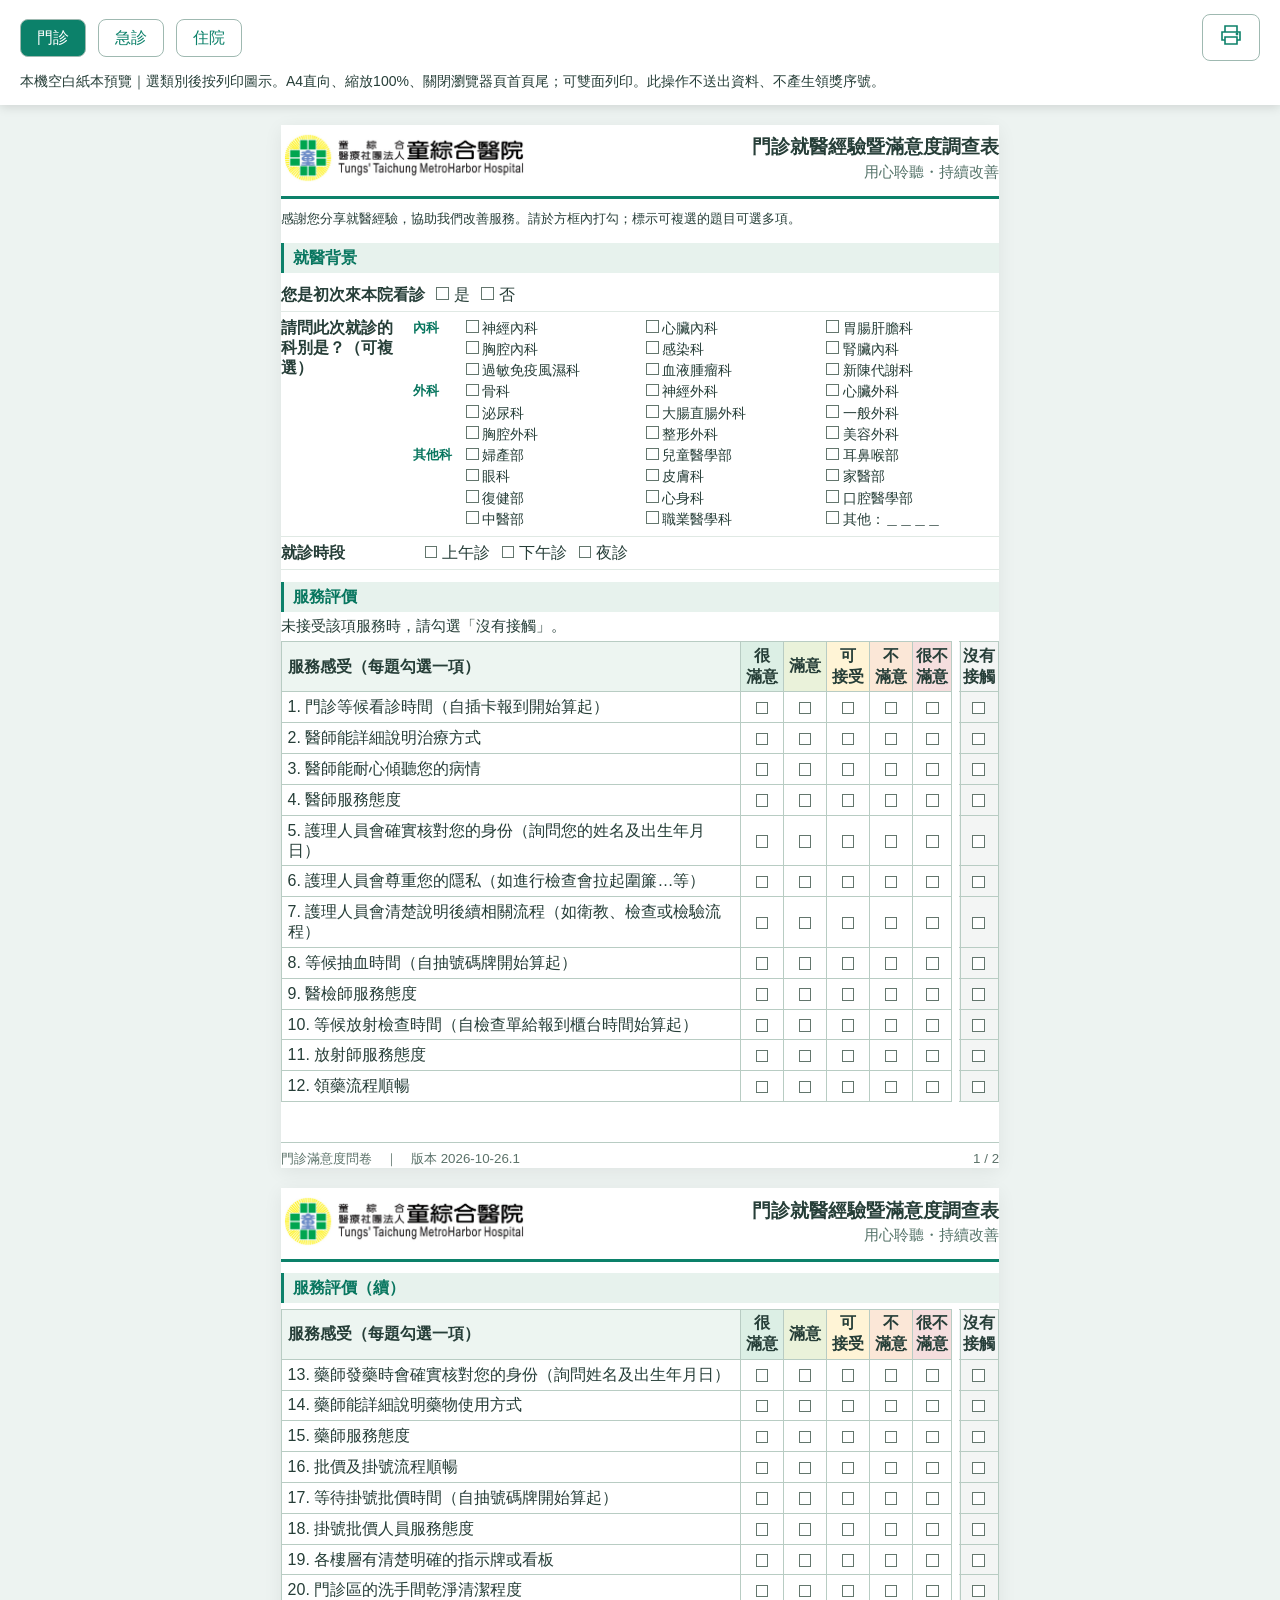
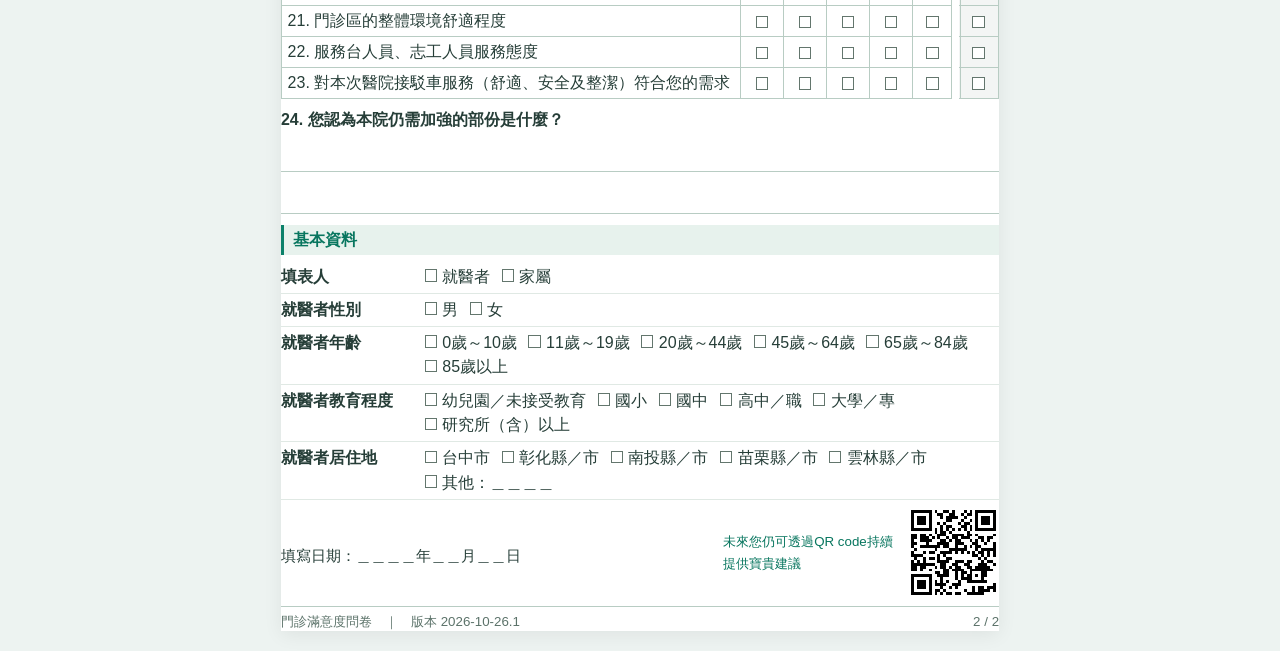
==== print.html @ d676abe1 "Add same-page questionnaire print chooser and two-page A4 layouts" ====
<!doctype html><html lang="zh-Hant"><meta charset="utf-8"><title>滿意度問卷｜A4兩頁列印預覽</title><style>*{box-sizing:border-box}body{margin:0;background:#edf3f1;color:#263e38;font-family:"Microsoft JhengHei",sans-serif;font-size:12pt;line-height:1.25}.toolbar{position:sticky;top:0;z-index:3;background:#fff;padding:14px 20px;box-shadow:0 2px 10px #0002;display:flex;align-items:center;gap:12px;flex-wrap:wrap}.toolbar button{font:inherit;padding:8px 16px;border:1px solid #9fb9b1;border-radius:8px;background:white;color:#0c816a;cursor:pointer}.toolbar button[aria-pressed=true]{background:#0c816a;color:white}.toolbar p{width:100%;margin:0;font-size:14px}.print-icon{margin-left:auto}.sheet{width:190mm;min-height:276mm;margin:20px auto;background:#fff;padding:0;display:flex;flex-direction:column;box-shadow:0 4px 18px #0001}header{display:flex;align-items:center;justify-content:space-between;gap:8mm;border-bottom:1mm solid #0c816a;padding:2mm 0 3mm}header img{width:65mm;height:auto}header strong{font-size:14pt;display:block}header span{display:block;font-size:11pt;text-align:right;color:#56746a;margin-top:1mm}.intro{margin:3mm 0 1mm;line-height:1.35}h2{font-size:12pt;margin:3mm 0 1.5mm;padding:1.3mm 2.5mm;background:#e7f2ed;border-left:1mm solid #0c816a;color:#08765f}.question{display:flex;gap:3mm;padding:1.6mm 0;border-bottom:.2mm solid #e0e9e4;break-inside:avoid}.qlabel{font-weight:600}.question .qlabel{flex:0 0 35mm}.question[data-qid="first"] .qlabel,.question[data-qid="recommend"] .qlabel{flex:0 1 auto}.choices{display:flex;flex-wrap:wrap;gap:1.2mm 3mm;flex:1}.choice{display:inline-flex;align-items:baseline;gap:1.4mm;white-space:nowrap}i{display:inline-block;width:3.3mm;height:3.3mm;border:.3mm solid #63766d;flex-shrink:0;vertical-align:middle;background:#fff}.guide{margin:0 0 1.5mm;font-size:11pt}table{border-collapse:collapse;width:100%;table-layout:fixed;margin:0;font-size:12pt}.question-col{width:64%}th,td{border:.2mm solid #b8ccc3;padding:1.3mm 1.5mm;vertical-align:middle}th{font-weight:600;background:#edf5f1}th:first-child{text-align:left}.rate{padding:1mm .6mm;line-height:1.15;word-break:break-all}.h0{background:#dcefe5}.h1{background:#eaf2da}.h2{background:#fff4d6}.h3{background:#fbe7d7}.h4{background:#f5dede}.h5{background:#f0f3f2}.mark{text-align:center;padding:1mm}.comment{margin:3mm 0 0;break-inside:avoid}.write-line{height:5mm;border-bottom:.2mm solid #b8ccc3}.date{margin:3mm 0 1mm}footer{margin-top:auto;padding-top:2mm;border-top:.2mm solid #b8ccc3;display:flex;justify-content:space-between;font-size:10pt;color:#5b7269}header>div{text-align:right}.closing{display:flex;align-items:center;justify-content:space-between;gap:5mm;padding:2mm 0;break-inside:avoid}.closing .date{font-size:11pt;white-space:nowrap}.qr{margin:0;display:flex;align-items:center;gap:3mm}.qr img{width:24mm;height:24mm;image-rendering:pixelated;background:white;flex-shrink:0}.qr figcaption{font-size:10pt;line-height:1.6;color:#08765f;max-width:46mm}.has-na th:last-child,.has-na td:last-child{border-left:2mm solid white;background:#f3f5f4;position:relative}.has-na th:last-child::before,.has-na td:last-child::before{content:"";position:absolute;top:-.2mm;bottom:-.2mm;left:-2mm;width:2mm;border-left:.2mm solid #b8ccc3;border-right:.2mm solid #b8ccc3;pointer-events:none}.has-na th:last-child{padding-left:.3mm;padding-right:.3mm}.intro{font-size:10pt;white-space:nowrap}.dept-groups{flex:1}.dept-group{display:flex;gap:2mm;padding:.5mm 0}.dept-group>b{font-size:10pt;width:12mm;flex-shrink:0;color:#08765f}.dept-options{display:grid;grid-template-columns:repeat(3,1fr);gap:1mm 2mm;flex:1;font-size:10.5pt}.dept-options .choice{gap:1mm}.department .qlabel{flex-basis:32mm}.question[data-qid="floor"] .choices{display:grid;grid-template-columns:repeat(9,1fr);gap:2mm}.rate{white-space:nowrap;text-align:center;word-break:normal;line-height:1.3;}.write-line{height:8mm}.comment{flex-grow:1;display:flex;flex-direction:column;max-height:55mm}.comment .write-line{flex:1;min-height:8mm}article[data-type="急診"] .sheet[data-page="1"] td{padding-top:3mm;padding-bottom:3mm}tr{break-inside:avoid}[hidden]{display:none!important}@page{size:A4 portrait;margin:10mm}@media print{body{background:white}.toolbar{display:none}.sheet{margin:0;box-shadow:none;break-after:page;min-height:276mm}.sheet:last-child{break-after:auto}*{-webkit-print-color-adjust:exact;print-color-adjust:exact}}@media screen and (max-width:750px){.sheet{margin:12px;width:190mm}.toolbar{position:static}}</style><body><nav class="toolbar" aria-label="列印問卷選擇"><button data-select="門診" aria-pressed="true">門診</button><button data-select="急診" aria-pressed="false">急診</button><button data-select="住院" aria-pressed="false">住院</button><button class="print-icon" aria-label="列印目前類別" title="列印目前類別" onclick="window.print()"><svg aria-hidden="true" width="24" height="24" viewBox="0 0 24 24" fill="none" stroke="currentColor" stroke-width="1.6"><path d="M6 9V3h12v6M6 17H3V9h18v8h-3M6 14h12v7H6z"/><circle cx="18" cy="11" r=".6"/></svg></button><p>本機空白紙本預覽｜選類別後按列印圖示。A4直向、縮放100%、關閉瀏覽器頁首頁尾；可雙面列印。此操作不送出資料、不產生領獎序號。</p></nav><article data-type="門診"><section class="sheet" data-page="1"><header><img src="[data-uri]" alt="童綜合醫院"><div><strong>門診就醫經驗暨滿意度調查表</strong><span>用心聆聽・持續改善</span></div></header><p class="intro">感謝您分享就醫經驗，協助我們改善服務。請於方框內打勾；標示可複選的題目可選多項。</p><h2>就醫背景</h2><div class="question" data-qid="first"><div class="qlabel">您是初次來本院看診</div><div class="choices"><span class="choice"><i></i>是</span><span class="choice"><i></i>否</span></div></div><div class="question department" data-qid="department"><div class="qlabel">請問此次就診的科別是？（可複選）</div><div class="dept-groups"><div class="dept-group"><b>內科</b><div class="dept-options"><span class="choice"><i></i>神經內科</span><span class="choice"><i></i>心臟內科</span><span class="choice"><i></i>胃腸肝膽科</span><span class="choice"><i></i>胸腔內科</span><span class="choice"><i></i>感染科</span><span class="choice"><i></i>腎臟內科</span><span class="choice"><i></i>過敏免疫風濕科</span><span class="choice"><i></i>血液腫瘤科</span><span class="choice"><i></i>新陳代謝科</span></div></div><div class="dept-group"><b>外科</b><div class="dept-options"><span class="choice"><i></i>骨科</span><span class="choice"><i></i>神經外科</span><span class="choice"><i></i>心臟外科</span><span class="choice"><i></i>泌尿科</span><span class="choice"><i></i>大腸直腸外科</span><span class="choice"><i></i>一般外科</span><span class="choice"><i></i>胸腔外科</span><span class="choice"><i></i>整形外科</span><span class="choice"><i></i>美容外科</span></div></div><div class="dept-group"><b>其他科</b><div class="dept-options"><span class="choice"><i></i>婦產部</span><span class="choice"><i></i>兒童醫學部</span><span class="choice"><i></i>耳鼻喉部</span><span class="choice"><i></i>眼科</span><span class="choice"><i></i>皮膚科</span><span class="choice"><i></i>家醫部</span><span class="choice"><i></i>復健部</span><span class="choice"><i></i>心身科</span><span class="choice"><i></i>口腔醫學部</span><span class="choice"><i></i>中醫部</span><span class="choice"><i></i>職業醫學科</span><span class="choice"><i></i>其他：＿＿＿＿</span></div></div></div></div><div class="question" data-qid="time"><div class="qlabel">就診時段</div><div class="choices"><span class="choice"><i></i>上午診</span><span class="choice"><i></i>下午診</span><span class="choice"><i></i>夜診</span></div></div><h2>服務評價</h2><p class="guide">未接受該項服務時，請勾選「沒有接觸」。</p><table class="has-na"><colgroup><col class="question-col"><col><col><col><col><col><col></colgroup><thead><tr><th>服務感受（每題勾選一項）</th><th class="rate h0">很<br>滿意</th><th class="rate h1">滿意</th><th class="rate h2">可<br>接受</th><th class="rate h3">不<br>滿意</th><th class="rate h4">很不<br>滿意</th><th class="rate h5">沒有<br>接觸</th></tr></thead><tbody><tr data-qid="q1"><td>1. 門診等候看診時間（自插卡報到開始算起）</td><td class="mark"><i></i></td><td class="mark"><i></i></td><td class="mark"><i></i></td><td class="mark"><i></i></td><td class="mark"><i></i></td><td class="mark"><i></i></td></tr><tr data-qid="q2"><td>2. 醫師能詳細說明治療方式</td><td class="mark"><i></i></td><td class="mark"><i></i></td><td class="mark"><i></i></td><td class="mark"><i></i></td><td class="mark"><i></i></td><td class="mark"><i></i></td></tr><tr data-qid="q3"><td>3. 醫師能耐心傾聽您的病情</td><td class="mark"><i></i></td><td class="mark"><i></i></td><td class="mark"><i></i></td><td class="mark"><i></i></td><td class="mark"><i></i></td><td class="mark"><i></i></td></tr><tr data-qid="q4"><td>4. 醫師服務態度</td><td class="mark"><i></i></td><td class="mark"><i></i></td><td class="mark"><i></i></td><td class="mark"><i></i></td><td class="mark"><i></i></td><td class="mark"><i></i></td></tr><tr data-qid="q5"><td>5. 護理人員會確實核對您的身份（詢問您的姓名及出生年月日）</td><td class="mark"><i></i></td><td class="mark"><i></i></td><td class="mark"><i></i></td><td class="mark"><i></i></td><td class="mark"><i></i></td><td class="mark"><i></i></td></tr><tr data-qid="q6"><td>6. 護理人員會尊重您的隱私（如進行檢查會拉起圍簾…等）</td><td class="mark"><i></i></td><td class="mark"><i></i></td><td class="mark"><i></i></td><td class="mark"><i></i></td><td class="mark"><i></i></td><td class="mark"><i></i></td></tr><tr data-qid="q7"><td>7. 護理人員會清楚說明後續相關流程（如衛教、檢查或檢驗流程）</td><td class="mark"><i></i></td><td class="mark"><i></i></td><td class="mark"><i></i></td><td class="mark"><i></i></td><td class="mark"><i></i></td><td class="mark"><i></i></td></tr><tr data-qid="q8"><td>8. 等候抽血時間（自抽號碼牌開始算起）</td><td class="mark"><i></i></td><td class="mark"><i></i></td><td class="mark"><i></i></td><td class="mark"><i></i></td><td class="mark"><i></i></td><td class="mark"><i></i></td></tr><tr data-qid="q9"><td>9. 醫檢師服務態度</td><td class="mark"><i></i></td><td class="mark"><i></i></td><td class="mark"><i></i></td><td class="mark"><i></i></td><td class="mark"><i></i></td><td class="mark"><i></i></td></tr><tr data-qid="q10"><td>10. 等候放射檢查時間（自檢查單給報到櫃台時間始算起）</td><td class="mark"><i></i></td><td class="mark"><i></i></td><td class="mark"><i></i></td><td class="mark"><i></i></td><td class="mark"><i></i></td><td class="mark"><i></i></td></tr><tr data-qid="q11"><td>11. 放射師服務態度</td><td class="mark"><i></i></td><td class="mark"><i></i></td><td class="mark"><i></i></td><td class="mark"><i></i></td><td class="mark"><i></i></td><td class="mark"><i></i></td></tr><tr data-qid="q12"><td>12. 領藥流程順暢</td><td class="mark"><i></i></td><td class="mark"><i></i></td><td class="mark"><i></i></td><td class="mark"><i></i></td><td class="mark"><i></i></td><td class="mark"><i></i></td></tr></tbody></table><footer><span>門診滿意度問卷　｜　版本 2026-10-26.1</span><span>1 / 2</span></footer></section><section class="sheet" data-page="2"><header><img src="[data-uri]" alt="童綜合醫院"><div><strong>門診就醫經驗暨滿意度調查表</strong><span>用心聆聽・持續改善</span></div></header><h2>服務評價（續）</h2><table class="has-na"><colgroup><col class="question-col"><col><col><col><col><col><col></colgroup><thead><tr><th>服務感受（每題勾選一項）</th><th class="rate h0">很<br>滿意</th><th class="rate h1">滿意</th><th class="rate h2">可<br>接受</th><th class="rate h3">不<br>滿意</th><th class="rate h4">很不<br>滿意</th><th class="rate h5">沒有<br>接觸</th></tr></thead><tbody><tr data-qid="q13"><td>13. 藥師發藥時會確實核對您的身份（詢問姓名及出生年月日）</td><td class="mark"><i></i></td><td class="mark"><i></i></td><td class="mark"><i></i></td><td class="mark"><i></i></td><td class="mark"><i></i></td><td class="mark"><i></i></td></tr><tr data-qid="q14"><td>14. 藥師能詳細說明藥物使用方式</td><td class="mark"><i></i></td><td class="mark"><i></i></td><td class="mark"><i></i></td><td class="mark"><i></i></td><td class="mark"><i></i></td><td class="mark"><i></i></td></tr><tr data-qid="q15"><td>15. 藥師服務態度</td><td class="mark"><i></i></td><td class="mark"><i></i></td><td class="mark"><i></i></td><td class="mark"><i></i></td><td class="mark"><i></i></td><td class="mark"><i></i></td></tr><tr data-qid="q16"><td>16. 批價及掛號流程順暢</td><td class="mark"><i></i></td><td class="mark"><i></i></td><td class="mark"><i></i></td><td class="mark"><i></i></td><td class="mark"><i></i></td><td class="mark"><i></i></td></tr><tr data-qid="q17"><td>17. 等待掛號批價時間（自抽號碼牌開始算起）</td><td class="mark"><i></i></td><td class="mark"><i></i></td><td class="mark"><i></i></td><td class="mark"><i></i></td><td class="mark"><i></i></td><td class="mark"><i></i></td></tr><tr data-qid="q18"><td>18. 掛號批價人員服務態度</td><td class="mark"><i></i></td><td class="mark"><i></i></td><td class="mark"><i></i></td><td class="mark"><i></i></td><td class="mark"><i></i></td><td class="mark"><i></i></td></tr><tr data-qid="q19"><td>19. 各樓層有清楚明確的指示牌或看板</td><td class="mark"><i></i></td><td class="mark"><i></i></td><td class="mark"><i></i></td><td class="mark"><i></i></td><td class="mark"><i></i></td><td class="mark"><i></i></td></tr><tr data-qid="q20"><td>20. 門診區的洗手間乾淨清潔程度</td><td class="mark"><i></i></td><td class="mark"><i></i></td><td class="mark"><i></i></td><td class="mark"><i></i></td><td class="mark"><i></i></td><td class="mark"><i></i></td></tr><tr data-qid="q21"><td>21. 門診區的整體環境舒適程度</td><td class="mark"><i></i></td><td class="mark"><i></i></td><td class="mark"><i></i></td><td class="mark"><i></i></td><td class="mark"><i></i></td><td class="mark"><i></i></td></tr><tr data-qid="q22"><td>22. 服務台人員、志工人員服務態度</td><td class="mark"><i></i></td><td class="mark"><i></i></td><td class="mark"><i></i></td><td class="mark"><i></i></td><td class="mark"><i></i></td><td class="mark"><i></i></td></tr><tr data-qid="q23"><td>23. 對本次醫院接駁車服務（舒適、安全及整潔）符合您的需求</td><td class="mark"><i></i></td><td class="mark"><i></i></td><td class="mark"><i></i></td><td class="mark"><i></i></td><td class="mark"><i></i></td><td class="mark"><i></i></td></tr></tbody></table><div class="comment" data-qid="comment"><div class="qlabel">24. 您認為本院仍需加強的部份是什麼？</div><div class="write-line"></div><div class="write-line"></div></div><h2>基本資料</h2><div class="question" data-qid="respondent"><div class="qlabel">填表人</div><div class="choices"><span class="choice"><i></i>就醫者</span><span class="choice"><i></i>家屬</span></div></div><div class="question" data-qid="sex"><div class="qlabel">就醫者性別</div><div class="choices"><span class="choice"><i></i>男</span><span class="choice"><i></i>女</span></div></div><div class="question" data-qid="age"><div class="qlabel">就醫者年齡</div><div class="choices"><span class="choice"><i></i>0歲～10歲</span><span class="choice"><i></i>11歲～19歲</span><span class="choice"><i></i>20歲～44歲</span><span class="choice"><i></i>45歲～64歲</span><span class="choice"><i></i>65歲～84歲</span><span class="choice"><i></i>85歲以上</span></div></div><div class="question" data-qid="education"><div class="qlabel">就醫者教育程度</div><div class="choices"><span class="choice"><i></i>幼兒園／未接受教育</span><span class="choice"><i></i>國小</span><span class="choice"><i></i>國中</span><span class="choice"><i></i>高中／職</span><span class="choice"><i></i>大學／專</span><span class="choice"><i></i>研究所（含）以上</span></div></div><div class="question" data-qid="residence"><div class="qlabel">就醫者居住地</div><div class="choices"><span class="choice"><i></i>台中市</span><span class="choice"><i></i>彰化縣／市</span><span class="choice"><i></i>南投縣／市</span><span class="choice"><i></i>苗栗縣／市</span><span class="choice"><i></i>雲林縣／市</span><span class="choice"><i></i>其他：＿＿＿＿</span></div></div><div class="closing"><p class="date">填寫日期：＿＿＿＿年＿＿月＿＿日</p><figure class="qr"><figcaption>未來您仍可透過QR code持續提供寶貴建議</figcaption><img src="[data-uri]" alt="線上問卷QR Code"></figure></div><footer><span>門診滿意度問卷　｜　版本 2026-10-26.1</span><span>2 / 2</span></footer></section></article><article data-type="急診" hidden><section class="sheet" data-page="1"><header><img src="[data-uri]" alt="童綜合醫院"><div><strong>急診就醫經驗暨滿意度調查表</strong><span>用心聆聽・持續改善</span></div></header><p class="intro">感謝您分享就醫經驗，協助我們改善服務。請於方框內打勾；標示可複選的題目可選多項。</p><h2>就醫背景</h2><div class="question" data-qid="first"><div class="qlabel">您是初次來本院急診？</div><div class="choices"><span class="choice"><i></i>是</span><span class="choice"><i></i>否</span></div></div><div class="question" data-qid="time"><div class="qlabel">就醫者就診時間</div><div class="choices"><span class="choice"><i></i>上午08:00～下午16:00</span><span class="choice"><i></i>下午16:00～晚上24:00</span><span class="choice"><i></i>晚上24:00～上午08:00</span></div></div><div class="question" data-qid="reason"><div class="qlabel">就醫者就診原因</div><div class="choices"><span class="choice"><i></i>內科（無外傷）</span><span class="choice"><i></i>外科（有外傷）</span><span class="choice"><i></i>婦產科</span><span class="choice"><i></i>兒科（18歲以下者，有外傷則選外科）</span></div></div><h2>服務評價</h2><p class="guide">未接受該項服務時，請勾選「沒有接觸」。</p><table class="has-na"><colgroup><col class="question-col"><col><col><col><col><col><col></colgroup><thead><tr><th>服務感受（每題勾選一項）</th><th class="rate h0">很<br>滿意</th><th class="rate h1">滿意</th><th class="rate h2">可<br>接受</th><th class="rate h3">不<br>滿意</th><th class="rate h4">很不<br>滿意</th><th class="rate h5">沒有<br>接觸</th></tr></thead><tbody><tr data-qid="q1"><td>1. 檢傷護理人員服務態度</td><td class="mark"><i></i></td><td class="mark"><i></i></td><td class="mark"><i></i></td><td class="mark"><i></i></td><td class="mark"><i></i></td><td class="mark"><i></i></td></tr><tr data-qid="q2"><td>2. 等候急診看診的時間</td><td class="mark"><i></i></td><td class="mark"><i></i></td><td class="mark"><i></i></td><td class="mark"><i></i></td><td class="mark"><i></i></td><td class="mark"><i></i></td></tr><tr data-qid="q3"><td>3. 醫師能詳細說明治療方式</td><td class="mark"><i></i></td><td class="mark"><i></i></td><td class="mark"><i></i></td><td class="mark"><i></i></td><td class="mark"><i></i></td><td class="mark"><i></i></td></tr><tr data-qid="q4"><td>4. 醫師能耐心傾聽您的病情</td><td class="mark"><i></i></td><td class="mark"><i></i></td><td class="mark"><i></i></td><td class="mark"><i></i></td><td class="mark"><i></i></td><td class="mark"><i></i></td></tr><tr data-qid="q5"><td>5. 醫師服務態度</td><td class="mark"><i></i></td><td class="mark"><i></i></td><td class="mark"><i></i></td><td class="mark"><i></i></td><td class="mark"><i></i></td><td class="mark"><i></i></td></tr><tr data-qid="q6"><td>6. 護理人員會確實核對您的身份（詢問姓名及出生年月日）</td><td class="mark"><i></i></td><td class="mark"><i></i></td><td class="mark"><i></i></td><td class="mark"><i></i></td><td class="mark"><i></i></td><td class="mark"><i></i></td></tr><tr data-qid="q7"><td>7. 護理人員會尊重您的隱私（如進行檢查會拉起圍簾…等）</td><td class="mark"><i></i></td><td class="mark"><i></i></td><td class="mark"><i></i></td><td class="mark"><i></i></td><td class="mark"><i></i></td><td class="mark"><i></i></td></tr><tr data-qid="q8"><td>8. 護理人員會說明後續流程（如衛教、檢查或檢驗流程）</td><td class="mark"><i></i></td><td class="mark"><i></i></td><td class="mark"><i></i></td><td class="mark"><i></i></td><td class="mark"><i></i></td><td class="mark"><i></i></td></tr><tr data-qid="q9"><td>9. 等候放射檢查時間（自檢查單給報到櫃台時間始算起）</td><td class="mark"><i></i></td><td class="mark"><i></i></td><td class="mark"><i></i></td><td class="mark"><i></i></td><td class="mark"><i></i></td><td class="mark"><i></i></td></tr><tr data-qid="q10"><td>10. 放射師服務態度</td><td class="mark"><i></i></td><td class="mark"><i></i></td><td class="mark"><i></i></td><td class="mark"><i></i></td><td class="mark"><i></i></td><td class="mark"><i></i></td></tr><tr data-qid="q11"><td>11. 等候住院的時間</td><td class="mark"><i></i></td><td class="mark"><i></i></td><td class="mark"><i></i></td><td class="mark"><i></i></td><td class="mark"><i></i></td><td class="mark"><i></i></td></tr><tr data-qid="q12"><td>12. 等候開刀的時間</td><td class="mark"><i></i></td><td class="mark"><i></i></td><td class="mark"><i></i></td><td class="mark"><i></i></td><td class="mark"><i></i></td><td class="mark"><i></i></td></tr></tbody></table><footer><span>急診滿意度問卷　｜　版本 2026-10-26.1</span><span>1 / 2</span></footer></section><section class="sheet" data-page="2"><header><img src="[data-uri]" alt="童綜合醫院"><div><strong>急診就醫經驗暨滿意度調查表</strong><span>用心聆聽・持續改善</span></div></header><h2>服務評價（續）</h2><table class="has-na"><colgroup><col class="question-col"><col><col><col><col><col><col></colgroup><thead><tr><th>服務感受（每題勾選一項）</th><th class="rate h0">很<br>滿意</th><th class="rate h1">滿意</th><th class="rate h2">可<br>接受</th><th class="rate h3">不<br>滿意</th><th class="rate h4">很不<br>滿意</th><th class="rate h5">沒有<br>接觸</th></tr></thead><tbody><tr data-qid="q13"><td>13. 領藥流程順暢</td><td class="mark"><i></i></td><td class="mark"><i></i></td><td class="mark"><i></i></td><td class="mark"><i></i></td><td class="mark"><i></i></td><td class="mark"><i></i></td></tr><tr data-qid="q14"><td>14. 藥師發藥時會確實核對您的身份（詢問姓名及出生年月日）</td><td class="mark"><i></i></td><td class="mark"><i></i></td><td class="mark"><i></i></td><td class="mark"><i></i></td><td class="mark"><i></i></td><td class="mark"><i></i></td></tr><tr data-qid="q15"><td>15. 藥師會詳細說明藥物使用方式</td><td class="mark"><i></i></td><td class="mark"><i></i></td><td class="mark"><i></i></td><td class="mark"><i></i></td><td class="mark"><i></i></td><td class="mark"><i></i></td></tr><tr data-qid="q16"><td>16. 藥師服務態度</td><td class="mark"><i></i></td><td class="mark"><i></i></td><td class="mark"><i></i></td><td class="mark"><i></i></td><td class="mark"><i></i></td><td class="mark"><i></i></td></tr><tr data-qid="q17"><td>17. 等候掛號批價的時間</td><td class="mark"><i></i></td><td class="mark"><i></i></td><td class="mark"><i></i></td><td class="mark"><i></i></td><td class="mark"><i></i></td><td class="mark"><i></i></td></tr><tr data-qid="q18"><td>18. 掛號批價人員服務態度</td><td class="mark"><i></i></td><td class="mark"><i></i></td><td class="mark"><i></i></td><td class="mark"><i></i></td><td class="mark"><i></i></td><td class="mark"><i></i></td></tr><tr data-qid="q19"><td>19. 有清楚明確的指示牌或看板</td><td class="mark"><i></i></td><td class="mark"><i></i></td><td class="mark"><i></i></td><td class="mark"><i></i></td><td class="mark"><i></i></td><td class="mark"><i></i></td></tr><tr data-qid="q20"><td>20. 急診區的洗手間乾淨清潔程度</td><td class="mark"><i></i></td><td class="mark"><i></i></td><td class="mark"><i></i></td><td class="mark"><i></i></td><td class="mark"><i></i></td><td class="mark"><i></i></td></tr><tr data-qid="q21"><td>21. 急診區的整體環境舒適程度</td><td class="mark"><i></i></td><td class="mark"><i></i></td><td class="mark"><i></i></td><td class="mark"><i></i></td><td class="mark"><i></i></td><td class="mark"><i></i></td></tr></tbody></table><div class="comment" data-qid="comment"><div class="qlabel">22. 您認為本院仍需加強的部份是什麼？</div><div class="write-line"></div><div class="write-line"></div></div><h2>基本資料</h2><div class="question" data-qid="respondent"><div class="qlabel">填表人</div><div class="choices"><span class="choice"><i></i>就醫者</span><span class="choice"><i></i>家屬</span></div></div><div class="question" data-qid="sex"><div class="qlabel">就醫者性別</div><div class="choices"><span class="choice"><i></i>男</span><span class="choice"><i></i>女</span></div></div><div class="question" data-qid="age"><div class="qlabel">就醫者年齡</div><div class="choices"><span class="choice"><i></i>0歲～10歲</span><span class="choice"><i></i>11歲～19歲</span><span class="choice"><i></i>20歲～44歲</span><span class="choice"><i></i>45歲～64歲</span><span class="choice"><i></i>65歲～84歲</span><span class="choice"><i></i>85歲以上</span></div></div><div class="question" data-qid="education"><div class="qlabel">就醫者教育程度</div><div class="choices"><span class="choice"><i></i>幼兒園／未接受教育</span><span class="choice"><i></i>國小</span><span class="choice"><i></i>國中</span><span class="choice"><i></i>高中／職</span><span class="choice"><i></i>大學／專</span><span class="choice"><i></i>研究所（含）以上</span></div></div><div class="question" data-qid="residence"><div class="qlabel">就醫者居住地</div><div class="choices"><span class="choice"><i></i>台中市</span><span class="choice"><i></i>彰化縣／市</span><span class="choice"><i></i>南投縣／市</span><span class="choice"><i></i>苗栗縣／市</span><span class="choice"><i></i>雲林縣／市</span><span class="choice"><i></i>其他：＿＿＿＿</span></div></div><div class="closing"><p class="date">填寫日期：＿＿＿＿年＿＿月＿＿日</p><figure class="qr"><figcaption>未來您仍可透過QR code持續提供寶貴建議</figcaption><img src="[data-uri]" alt="線上問卷QR Code"></figure></div><footer><span>急診滿意度問卷　｜　版本 2026-10-26.1</span><span>2 / 2</span></footer></section></article><article data-type="住院" hidden><section class="sheet" data-page="1"><header><img src="[data-uri]" alt="童綜合醫院"><div><strong>住院就醫經驗暨滿意度調查表</strong><span>用心聆聽・持續改善</span></div></header><p class="intro">感謝您分享就醫經驗，協助我們改善服務。請於方框內打勾；標示可複選的題目可選多項。</p><h2>就醫背景</h2><div class="question" data-qid="first"><div class="qlabel">您是初次來本院住院？</div><div class="choices"><span class="choice"><i></i>是</span><span class="choice"><i></i>否</span></div></div><div class="question department" data-qid="department"><div class="qlabel">就醫者住院的科別（可複選）</div><div class="dept-groups"><div class="dept-group"><b>內科</b><div class="dept-options"><span class="choice"><i></i>神經內科</span><span class="choice"><i></i>心臟內科</span><span class="choice"><i></i>胃腸肝膽科</span><span class="choice"><i></i>胸腔內科</span><span class="choice"><i></i>感染科</span><span class="choice"><i></i>腎臟內科</span><span class="choice"><i></i>免疫風濕科</span><span class="choice"><i></i>血液腫瘤科</span><span class="choice"><i></i>新陳代謝科</span></div></div><div class="dept-group"><b>外科</b><div class="dept-options"><span class="choice"><i></i>骨科</span><span class="choice"><i></i>神經外科</span><span class="choice"><i></i>心臟外科</span><span class="choice"><i></i>泌尿科</span><span class="choice"><i></i>大腸直腸外科</span><span class="choice"><i></i>一般外科</span><span class="choice"><i></i>胸腔外科</span><span class="choice"><i></i>整形外科</span></div></div><div class="dept-group"><b>其他科</b><div class="dept-options"><span class="choice"><i></i>婦產部</span><span class="choice"><i></i>兒醫部</span><span class="choice"><i></i>耳鼻喉部</span><span class="choice"><i></i>眼科</span><span class="choice"><i></i>口腔醫學部</span><span class="choice"><i></i>其他：＿＿＿＿</span></div></div></div></div><div class="question" data-qid="floor"><div class="qlabel">就醫者住院的樓層</div><div class="choices"><span class="choice"><i></i>9A</span><span class="choice"><i></i>10A</span><span class="choice"><i></i>11A</span><span class="choice"><i></i>12B</span><span class="choice"><i></i>13A</span><span class="choice"><i></i>13B</span><span class="choice"><i></i>14A</span><span class="choice"><i></i>14B</span><span class="choice"><i></i>15A</span><span class="choice"><i></i>15B</span><span class="choice"><i></i>16A</span><span class="choice"><i></i>16B</span><span class="choice"><i></i>17A</span><span class="choice"><i></i>17B</span><span class="choice"><i></i>18A</span><span class="choice"><i></i>18B</span><span class="choice"><i></i>21A</span></div></div><h2>服務評價</h2><table class=""><colgroup><col class="question-col"><col><col><col><col><col></colgroup><thead><tr><th>服務感受（每題勾選一項）</th><th class="rate h0">很<br>滿意</th><th class="rate h1">滿意</th><th class="rate h2">可<br>接受</th><th class="rate h3">不<br>滿意</th><th class="rate h4">很不<br>滿意</th></tr></thead><tbody><tr data-qid="q1"><td>1. 醫師的醫術足以處理您的狀況</td><td class="mark"><i></i></td><td class="mark"><i></i></td><td class="mark"><i></i></td><td class="mark"><i></i></td><td class="mark"><i></i></td></tr><tr data-qid="q2"><td>2. 醫師有用您能了解的方式清楚地回答您的問題</td><td class="mark"><i></i></td><td class="mark"><i></i></td><td class="mark"><i></i></td><td class="mark"><i></i></td><td class="mark"><i></i></td></tr><tr data-qid="q3"><td>3. 您信賴您的醫師</td><td class="mark"><i></i></td><td class="mark"><i></i></td><td class="mark"><i></i></td><td class="mark"><i></i></td><td class="mark"><i></i></td></tr><tr data-qid="q4"><td>4. 護理人員的技術足以處理您的狀況</td><td class="mark"><i></i></td><td class="mark"><i></i></td><td class="mark"><i></i></td><td class="mark"><i></i></td><td class="mark"><i></i></td></tr><tr data-qid="q5"><td>5. 護理人員使用您能了解的方式清楚地回答您的問題</td><td class="mark"><i></i></td><td class="mark"><i></i></td><td class="mark"><i></i></td><td class="mark"><i></i></td><td class="mark"><i></i></td></tr><tr data-qid="q6"><td>6. 護理人員有清楚地向您說明各種藥物的使用方式</td><td class="mark"><i></i></td><td class="mark"><i></i></td><td class="mark"><i></i></td><td class="mark"><i></i></td><td class="mark"><i></i></td></tr><tr data-qid="q7"><td>7. 您信賴協助您的護理人員</td><td class="mark"><i></i></td><td class="mark"><i></i></td><td class="mark"><i></i></td><td class="mark"><i></i></td><td class="mark"><i></i></td></tr><tr data-qid="q8"><td>8. 醫療人員會和您的家人溝通，回答他們的問題</td><td class="mark"><i></i></td><td class="mark"><i></i></td><td class="mark"><i></i></td><td class="mark"><i></i></td><td class="mark"><i></i></td></tr><tr data-qid="q9"><td>9. 醫療人員之間對您的醫療照護過程有一致性</td><td class="mark"><i></i></td><td class="mark"><i></i></td><td class="mark"><i></i></td><td class="mark"><i></i></td><td class="mark"><i></i></td></tr><tr data-qid="q10"><td>10. 醫療人員清楚地向您說明治療的效益和可能的危險</td><td class="mark"><i></i></td><td class="mark"><i></i></td><td class="mark"><i></i></td><td class="mark"><i></i></td><td class="mark"><i></i></td></tr><tr data-qid="q11"><td>11. 醫療人員尊重您的選擇</td><td class="mark"><i></i></td><td class="mark"><i></i></td><td class="mark"><i></i></td><td class="mark"><i></i></td><td class="mark"><i></i></td></tr><tr data-qid="q12"><td>12. 醫療人員有提供您疾病需要的衛教資訊</td><td class="mark"><i></i></td><td class="mark"><i></i></td><td class="mark"><i></i></td><td class="mark"><i></i></td><td class="mark"><i></i></td></tr></tbody></table><footer><span>住院滿意度問卷　｜　版本 2026-10-26.1</span><span>1 / 2</span></footer></section><section class="sheet" data-page="2"><header><img src="[data-uri]" alt="童綜合醫院"><div><strong>住院就醫經驗暨滿意度調查表</strong><span>用心聆聽・持續改善</span></div></header><h2>服務評價（續）</h2><table class=""><colgroup><col class="question-col"><col><col><col><col><col></colgroup><thead><tr><th>服務感受（每題勾選一項）</th><th class="rate h0">很<br>滿意</th><th class="rate h1">滿意</th><th class="rate h2">可<br>接受</th><th class="rate h3">不<br>滿意</th><th class="rate h4">很不<br>滿意</th></tr></thead><tbody><tr data-qid="q13"><td>13. 醫療人員能夠瞭解您在治療過程中的感受</td><td class="mark"><i></i></td><td class="mark"><i></i></td><td class="mark"><i></i></td><td class="mark"><i></i></td><td class="mark"><i></i></td></tr><tr data-qid="q14"><td>14. 對醫療人員的照護感到安全</td><td class="mark"><i></i></td><td class="mark"><i></i></td><td class="mark"><i></i></td><td class="mark"><i></i></td><td class="mark"><i></i></td></tr><tr data-qid="q15"><td>15. 您可以在需要幫忙時及時得到醫療照護、協助</td><td class="mark"><i></i></td><td class="mark"><i></i></td><td class="mark"><i></i></td><td class="mark"><i></i></td><td class="mark"><i></i></td></tr><tr data-qid="q16"><td>16. 住院中保有自己的隱私（如醫護人員會拉圍簾）</td><td class="mark"><i></i></td><td class="mark"><i></i></td><td class="mark"><i></i></td><td class="mark"><i></i></td><td class="mark"><i></i></td></tr><tr data-qid="q17"><td>17. 病房空氣調節（冷、暖氣）適中，光線明亮</td><td class="mark"><i></i></td><td class="mark"><i></i></td><td class="mark"><i></i></td><td class="mark"><i></i></td><td class="mark"><i></i></td></tr><tr data-qid="q18"><td>18. 病房內的陪病床能提供照顧者休息空間</td><td class="mark"><i></i></td><td class="mark"><i></i></td><td class="mark"><i></i></td><td class="mark"><i></i></td><td class="mark"><i></i></td></tr><tr data-qid="q19"><td>19. 病房的各項設施能滿足住院期間的使用需求（如浴廁、配膳室等）</td><td class="mark"><i></i></td><td class="mark"><i></i></td><td class="mark"><i></i></td><td class="mark"><i></i></td><td class="mark"><i></i></td></tr><tr data-qid="q20"><td>20. 醫院整體環境的清潔</td><td class="mark"><i></i></td><td class="mark"><i></i></td><td class="mark"><i></i></td><td class="mark"><i></i></td><td class="mark"><i></i></td></tr><tr data-qid="q21"><td>21. 經過這次住院治療，就醫者的病症已有改善</td><td class="mark"><i></i></td><td class="mark"><i></i></td><td class="mark"><i></i></td><td class="mark"><i></i></td><td class="mark"><i></i></td></tr><tr data-qid="q22"><td>22. 本院住院醫療服務的整體感受感到滿意</td><td class="mark"><i></i></td><td class="mark"><i></i></td><td class="mark"><i></i></td><td class="mark"><i></i></td><td class="mark"><i></i></td></tr></tbody></table><div class="question" data-qid="recommend"><div class="qlabel">23. 您願意推薦這間醫院給您的親友？</div><div class="choices"><span class="choice"><i></i>願意</span><span class="choice"><i></i>不願意</span></div></div><div class="comment" data-qid="comment"><div class="qlabel">24. 您認為本院仍需加強的部份是什麼？</div><div class="write-line"></div><div class="write-line"></div></div><h2>基本資料</h2><div class="question" data-qid="respondent"><div class="qlabel">填表人</div><div class="choices"><span class="choice"><i></i>就醫者</span><span class="choice"><i></i>家屬</span></div></div><div class="question" data-qid="sex"><div class="qlabel">就醫者性別</div><div class="choices"><span class="choice"><i></i>男</span><span class="choice"><i></i>女</span></div></div><div class="question" data-qid="age"><div class="qlabel">就醫者年齡</div><div class="choices"><span class="choice"><i></i>0歲～10歲</span><span class="choice"><i></i>11歲～19歲</span><span class="choice"><i></i>20歲～44歲</span><span class="choice"><i></i>45歲～64歲</span><span class="choice"><i></i>65歲～84歲</span><span class="choice"><i></i>85歲以上</span></div></div><div class="question" data-qid="education"><div class="qlabel">就醫者教育程度</div><div class="choices"><span class="choice"><i></i>幼兒園／未接受教育</span><span class="choice"><i></i>國小</span><span class="choice"><i></i>國中</span><span class="choice"><i></i>高中／職</span><span class="choice"><i></i>大學／專</span><span class="choice"><i></i>研究所（含）以上</span></div></div><div class="question" data-qid="residence"><div class="qlabel">就醫者居住地</div><div class="choices"><span class="choice"><i></i>台中市</span><span class="choice"><i></i>彰化縣／市</span><span class="choice"><i></i>南投縣／市</span><span class="choice"><i></i>苗栗縣／市</span><span class="choice"><i></i>雲林縣／市</span><span class="choice"><i></i>其他：＿＿＿＿</span></div></div><div class="closing"><p class="date">填寫日期：＿＿＿＿年＿＿月＿＿日</p><figure class="qr"><figcaption>未來您仍可透過QR code持續提供寶貴建議</figcaption><img src="[data-uri]" alt="線上問卷QR Code"></figure></div><footer><span>住院滿意度問卷　｜　版本 2026-10-26.1</span><span>2 / 2</span></footer></section></article><script>function select(type){document.querySelectorAll('article').forEach(e=>e.hidden=e.dataset.type!==type);document.querySelectorAll('[data-select]').forEach(e=>e.setAttribute('aria-pressed',e.dataset.select===type));}document.querySelectorAll('[data-select]').forEach(e=>e.onclick=()=>select(e.dataset.select));const t=new URLSearchParams(location.search).get('type');if(['門診','急診','住院'].includes(t))select(t);</script></body></html>
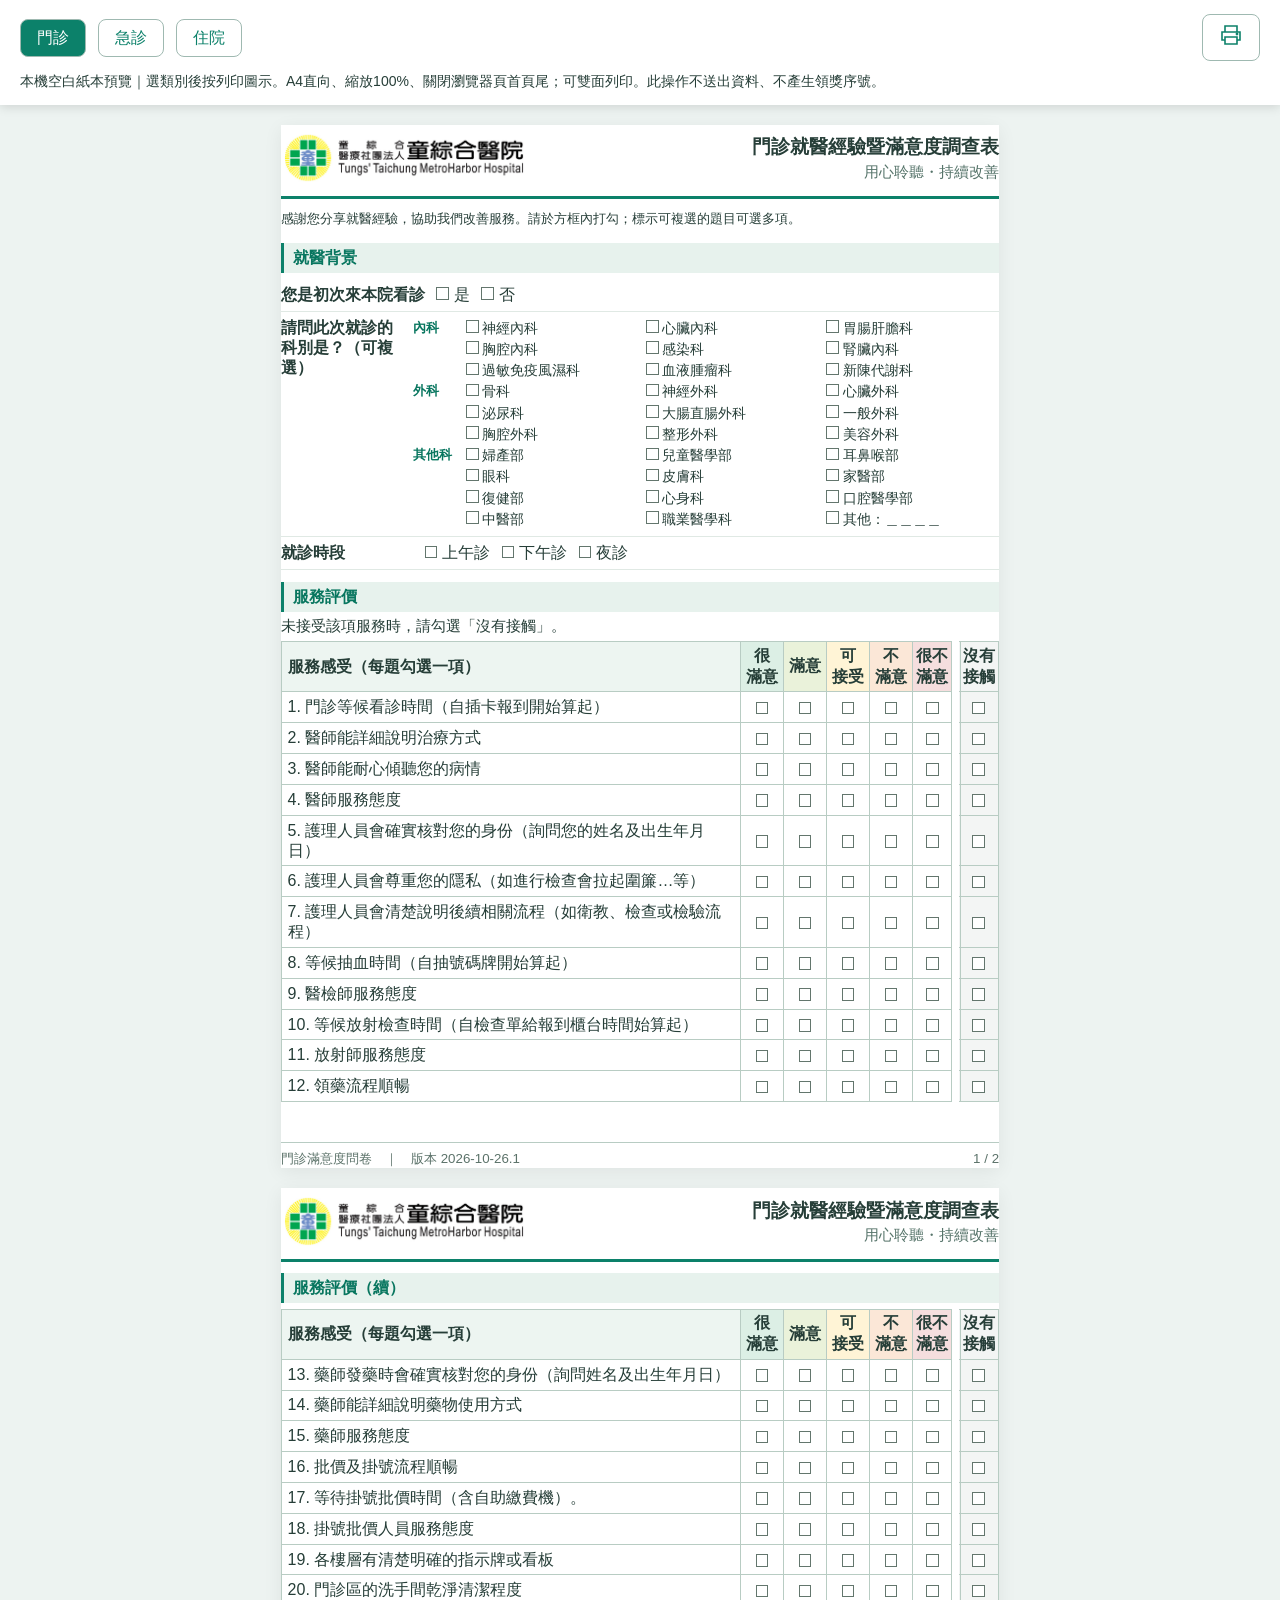
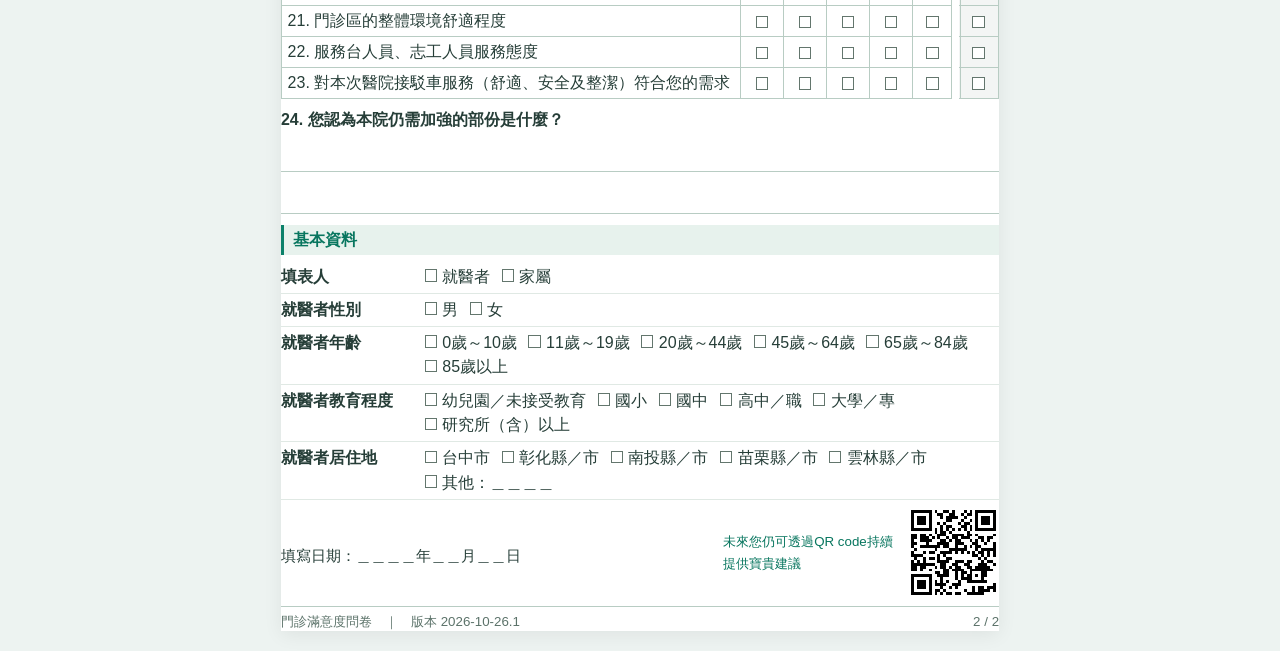
==== commit bce3fe84: "Revise outpatient payment question and enlarge gift service hours" ====
--- a/print.html
+++ b/print.html
@@ -1 +1 @@
-<!doctype html><html lang="zh-Hant"><meta charset="utf-8"><title>滿意度問卷｜A4兩頁列印預覽</title><style>*{box-sizing:border-box}body{margin:0;background:#edf3f1;color:#263e38;font-family:"Microsoft JhengHei",sans-serif;font-size:12pt;line-height:1.25}.toolbar{position:sticky;top:0;z-index:3;background:#fff;padding:14px 20px;box-shadow:0 2px 10px #0002;display:flex;align-items:center;gap:12px;flex-wrap:wrap}.toolbar button{font:inherit;padding:8px 16px;border:1px solid #9fb9b1;border-radius:8px;background:white;color:#0c816a;cursor:pointer}.toolbar button[aria-pressed=true]{background:#0c816a;color:white}.toolbar p{width:100%;margin:0;font-size:14px}.print-icon{margin-left:auto}.sheet{width:190mm;min-height:276mm;margin:20px auto;background:#fff;padding:0;display:flex;flex-direction:column;box-shadow:0 4px 18px #0001}header{display:flex;align-items:center;justify-content:space-between;gap:8mm;border-bottom:1mm solid #0c816a;padding:2mm 0 3mm}header img{width:65mm;height:auto}header strong{font-size:14pt;display:block}header span{display:block;font-size:11pt;text-align:right;color:#56746a;margin-top:1mm}.intro{margin:3mm 0 1mm;line-height:1.35}h2{font-size:12pt;margin:3mm 0 1.5mm;padding:1.3mm 2.5mm;background:#e7f2ed;border-left:1mm solid #0c816a;color:#08765f}.question{display:flex;gap:3mm;padding:1.6mm 0;border-bottom:.2mm solid #e0e9e4;break-inside:avoid}.qlabel{font-weight:600}.question .qlabel{flex:0 0 35mm}.question[data-qid="first"] .qlabel,.question[data-qid="recommend"] .qlabel{flex:0 1 auto}.choices{display:flex;flex-wrap:wrap;gap:1.2mm 3mm;flex:1}.choice{display:inline-flex;align-items:baseline;gap:1.4mm;white-space:nowrap}i{display:inline-block;width:3.3mm;height:3.3mm;border:.3mm solid #63766d;flex-shrink:0;vertical-align:middle;background:#fff}.guide{margin:0 0 1.5mm;font-size:11pt}table{border-collapse:collapse;width:100%;table-layout:fixed;margin:0;font-size:12pt}.question-col{width:64%}th,td{border:.2mm solid #b8ccc3;padding:1.3mm 1.5mm;vertical-align:middle}th{font-weight:600;background:#edf5f1}th:first-child{text-align:left}.rate{padding:1mm .6mm;line-height:1.15;word-break:break-all}.h0{background:#dcefe5}.h1{background:#eaf2da}.h2{background:#fff4d6}.h3{background:#fbe7d7}.h4{background:#f5dede}.h5{background:#f0f3f2}.mark{text-align:center;padding:1mm}.comment{margin:3mm 0 0;break-inside:avoid}.write-line{height:5mm;border-bottom:.2mm solid #b8ccc3}.date{margin:3mm 0 1mm}footer{margin-top:auto;padding-top:2mm;border-top:.2mm solid #b8ccc3;display:flex;justify-content:space-between;font-size:10pt;color:#5b7269}header>div{text-align:right}.closing{display:flex;align-items:center;justify-content:space-between;gap:5mm;padding:2mm 0;break-inside:avoid}.closing .date{font-size:11pt;white-space:nowrap}.qr{margin:0;display:flex;align-items:center;gap:3mm}.qr img{width:24mm;height:24mm;image-rendering:pixelated;background:white;flex-shrink:0}.qr figcaption{font-size:10pt;line-height:1.6;color:#08765f;max-width:46mm}.has-na th:last-child,.has-na td:last-child{border-left:2mm solid white;background:#f3f5f4;position:relative}.has-na th:last-child::before,.has-na td:last-child::before{content:"";position:absolute;top:-.2mm;bottom:-.2mm;left:-2mm;width:2mm;border-left:.2mm solid #b8ccc3;border-right:.2mm solid #b8ccc3;pointer-events:none}.has-na th:last-child{padding-left:.3mm;padding-right:.3mm}.intro{font-size:10pt;white-space:nowrap}.dept-groups{flex:1}.dept-group{display:flex;gap:2mm;padding:.5mm 0}.dept-group>b{font-size:10pt;width:12mm;flex-shrink:0;color:#08765f}.dept-options{display:grid;grid-template-columns:repeat(3,1fr);gap:1mm 2mm;flex:1;font-size:10.5pt}.dept-options .choice{gap:1mm}.department .qlabel{flex-basis:32mm}.question[data-qid="floor"] .choices{display:grid;grid-template-columns:repeat(9,1fr);gap:2mm}.rate{white-space:nowrap;text-align:center;word-break:normal;line-height:1.3;}.write-line{height:8mm}.comment{flex-grow:1;display:flex;flex-direction:column;max-height:55mm}.comment .write-line{flex:1;min-height:8mm}article[data-type="急診"] .sheet[data-page="1"] td{padding-top:3mm;padding-bottom:3mm}tr{break-inside:avoid}[hidden]{display:none!important}@page{size:A4 portrait;margin:10mm}@media print{body{background:white}.toolbar{display:none}.sheet{margin:0;box-shadow:none;break-after:page;min-height:276mm}.sheet:last-child{break-after:auto}*{-webkit-print-color-adjust:exact;print-color-adjust:exact}}@media screen and (max-width:750px){.sheet{margin:12px;width:190mm}.toolbar{position:static}}</style><body><nav class="toolbar" aria-label="列印問卷選擇"><button data-select="門診" aria-pressed="true">門診</button><button data-select="急診" aria-pressed="false">急診</button><button data-select="住院" aria-pressed="false">住院</button><button class="print-icon" aria-label="列印目前類別" title="列印目前類別" onclick="window.print()"><svg aria-hidden="true" width="24" height="24" viewBox="0 0 24 24" fill="none" stroke="currentColor" stroke-width="1.6"><path d="M6 9V3h12v6M6 17H3V9h18v8h-3M6 14h12v7H6z"/><circle cx="18" cy="11" r=".6"/></svg></button><p>本機空白紙本預覽｜選類別後按列印圖示。A4直向、縮放100%、關閉瀏覽器頁首頁尾；可雙面列印。此操作不送出資料、不產生領獎序號。</p></nav><article data-type="門診"><section class="sheet" data-page="1"><header><img src="[data-uri]" alt="童綜合醫院"><div><strong>門診就醫經驗暨滿意度調查表</strong><span>用心聆聽・持續改善</span></div></header><p class="intro">感謝您分享就醫經驗，協助我們改善服務。請於方框內打勾；標示可複選的題目可選多項。</p><h2>就醫背景</h2><div class="question" data-qid="first"><div class="qlabel">您是初次來本院看診</div><div class="choices"><span class="choice"><i></i>是</span><span class="choice"><i></i>否</span></div></div><div class="question department" data-qid="department"><div class="qlabel">請問此次就診的科別是？（可複選）</div><div class="dept-groups"><div class="dept-group"><b>內科</b><div class="dept-options"><span class="choice"><i></i>神經內科</span><span class="choice"><i></i>心臟內科</span><span class="choice"><i></i>胃腸肝膽科</span><span class="choice"><i></i>胸腔內科</span><span class="choice"><i></i>感染科</span><span class="choice"><i></i>腎臟內科</span><span class="choice"><i></i>過敏免疫風濕科</span><span class="choice"><i></i>血液腫瘤科</span><span class="choice"><i></i>新陳代謝科</span></div></div><div class="dept-group"><b>外科</b><div class="dept-options"><span class="choice"><i></i>骨科</span><span class="choice"><i></i>神經外科</span><span class="choice"><i></i>心臟外科</span><span class="choice"><i></i>泌尿科</span><span class="choice"><i></i>大腸直腸外科</span><span class="choice"><i></i>一般外科</span><span class="choice"><i></i>胸腔外科</span><span class="choice"><i></i>整形外科</span><span class="choice"><i></i>美容外科</span></div></div><div class="dept-group"><b>其他科</b><div class="dept-options"><span class="choice"><i></i>婦產部</span><span class="choice"><i></i>兒童醫學部</span><span class="choice"><i></i>耳鼻喉部</span><span class="choice"><i></i>眼科</span><span class="choice"><i></i>皮膚科</span><span class="choice"><i></i>家醫部</span><span class="choice"><i></i>復健部</span><span class="choice"><i></i>心身科</span><span class="choice"><i></i>口腔醫學部</span><span class="choice"><i></i>中醫部</span><span class="choice"><i></i>職業醫學科</span><span class="choice"><i></i>其他：＿＿＿＿</span></div></div></div></div><div class="question" data-qid="time"><div class="qlabel">就診時段</div><div class="choices"><span class="choice"><i></i>上午診</span><span class="choice"><i></i>下午診</span><span class="choice"><i></i>夜診</span></div></div><h2>服務評價</h2><p class="guide">未接受該項服務時，請勾選「沒有接觸」。</p><table class="has-na"><colgroup><col class="question-col"><col><col><col><col><col><col></colgroup><thead><tr><th>服務感受（每題勾選一項）</th><th class="rate h0">很<br>滿意</th><th class="rate h1">滿意</th><th class="rate h2">可<br>接受</th><th class="rate h3">不<br>滿意</th><th class="rate h4">很不<br>滿意</th><th class="rate h5">沒有<br>接觸</th></tr></thead><tbody><tr data-qid="q1"><td>1. 門診等候看診時間（自插卡報到開始算起）</td><td class="mark"><i></i></td><td class="mark"><i></i></td><td class="mark"><i></i></td><td class="mark"><i></i></td><td class="mark"><i></i></td><td class="mark"><i></i></td></tr><tr data-qid="q2"><td>2. 醫師能詳細說明治療方式</td><td class="mark"><i></i></td><td class="mark"><i></i></td><td class="mark"><i></i></td><td class="mark"><i></i></td><td class="mark"><i></i></td><td class="mark"><i></i></td></tr><tr data-qid="q3"><td>3. 醫師能耐心傾聽您的病情</td><td class="mark"><i></i></td><td class="mark"><i></i></td><td class="mark"><i></i></td><td class="mark"><i></i></td><td class="mark"><i></i></td><td class="mark"><i></i></td></tr><tr data-qid="q4"><td>4. 醫師服務態度</td><td class="mark"><i></i></td><td class="mark"><i></i></td><td class="mark"><i></i></td><td class="mark"><i></i></td><td class="mark"><i></i></td><td class="mark"><i></i></td></tr><tr data-qid="q5"><td>5. 護理人員會確實核對您的身份（詢問您的姓名及出生年月日）</td><td class="mark"><i></i></td><td class="mark"><i></i></td><td class="mark"><i></i></td><td class="mark"><i></i></td><td class="mark"><i></i></td><td class="mark"><i></i></td></tr><tr data-qid="q6"><td>6. 護理人員會尊重您的隱私（如進行檢查會拉起圍簾…等）</td><td class="mark"><i></i></td><td class="mark"><i></i></td><td class="mark"><i></i></td><td class="mark"><i></i></td><td class="mark"><i></i></td><td class="mark"><i></i></td></tr><tr data-qid="q7"><td>7. 護理人員會清楚說明後續相關流程（如衛教、檢查或檢驗流程）</td><td class="mark"><i></i></td><td class="mark"><i></i></td><td class="mark"><i></i></td><td class="mark"><i></i></td><td class="mark"><i></i></td><td class="mark"><i></i></td></tr><tr data-qid="q8"><td>8. 等候抽血時間（自抽號碼牌開始算起）</td><td class="mark"><i></i></td><td class="mark"><i></i></td><td class="mark"><i></i></td><td class="mark"><i></i></td><td class="mark"><i></i></td><td class="mark"><i></i></td></tr><tr data-qid="q9"><td>9. 醫檢師服務態度</td><td class="mark"><i></i></td><td class="mark"><i></i></td><td class="mark"><i></i></td><td class="mark"><i></i></td><td class="mark"><i></i></td><td class="mark"><i></i></td></tr><tr data-qid="q10"><td>10. 等候放射檢查時間（自檢查單給報到櫃台時間始算起）</td><td class="mark"><i></i></td><td class="mark"><i></i></td><td class="mark"><i></i></td><td class="mark"><i></i></td><td class="mark"><i></i></td><td class="mark"><i></i></td></tr><tr data-qid="q11"><td>11. 放射師服務態度</td><td class="mark"><i></i></td><td class="mark"><i></i></td><td class="mark"><i></i></td><td class="mark"><i></i></td><td class="mark"><i></i></td><td class="mark"><i></i></td></tr><tr data-qid="q12"><td>12. 領藥流程順暢</td><td class="mark"><i></i></td><td class="mark"><i></i></td><td class="mark"><i></i></td><td class="mark"><i></i></td><td class="mark"><i></i></td><td class="mark"><i></i></td></tr></tbody></table><footer><span>門診滿意度問卷　｜　版本 2026-10-26.1</span><span>1 / 2</span></footer></section><section class="sheet" data-page="2"><header><img src="[data-uri]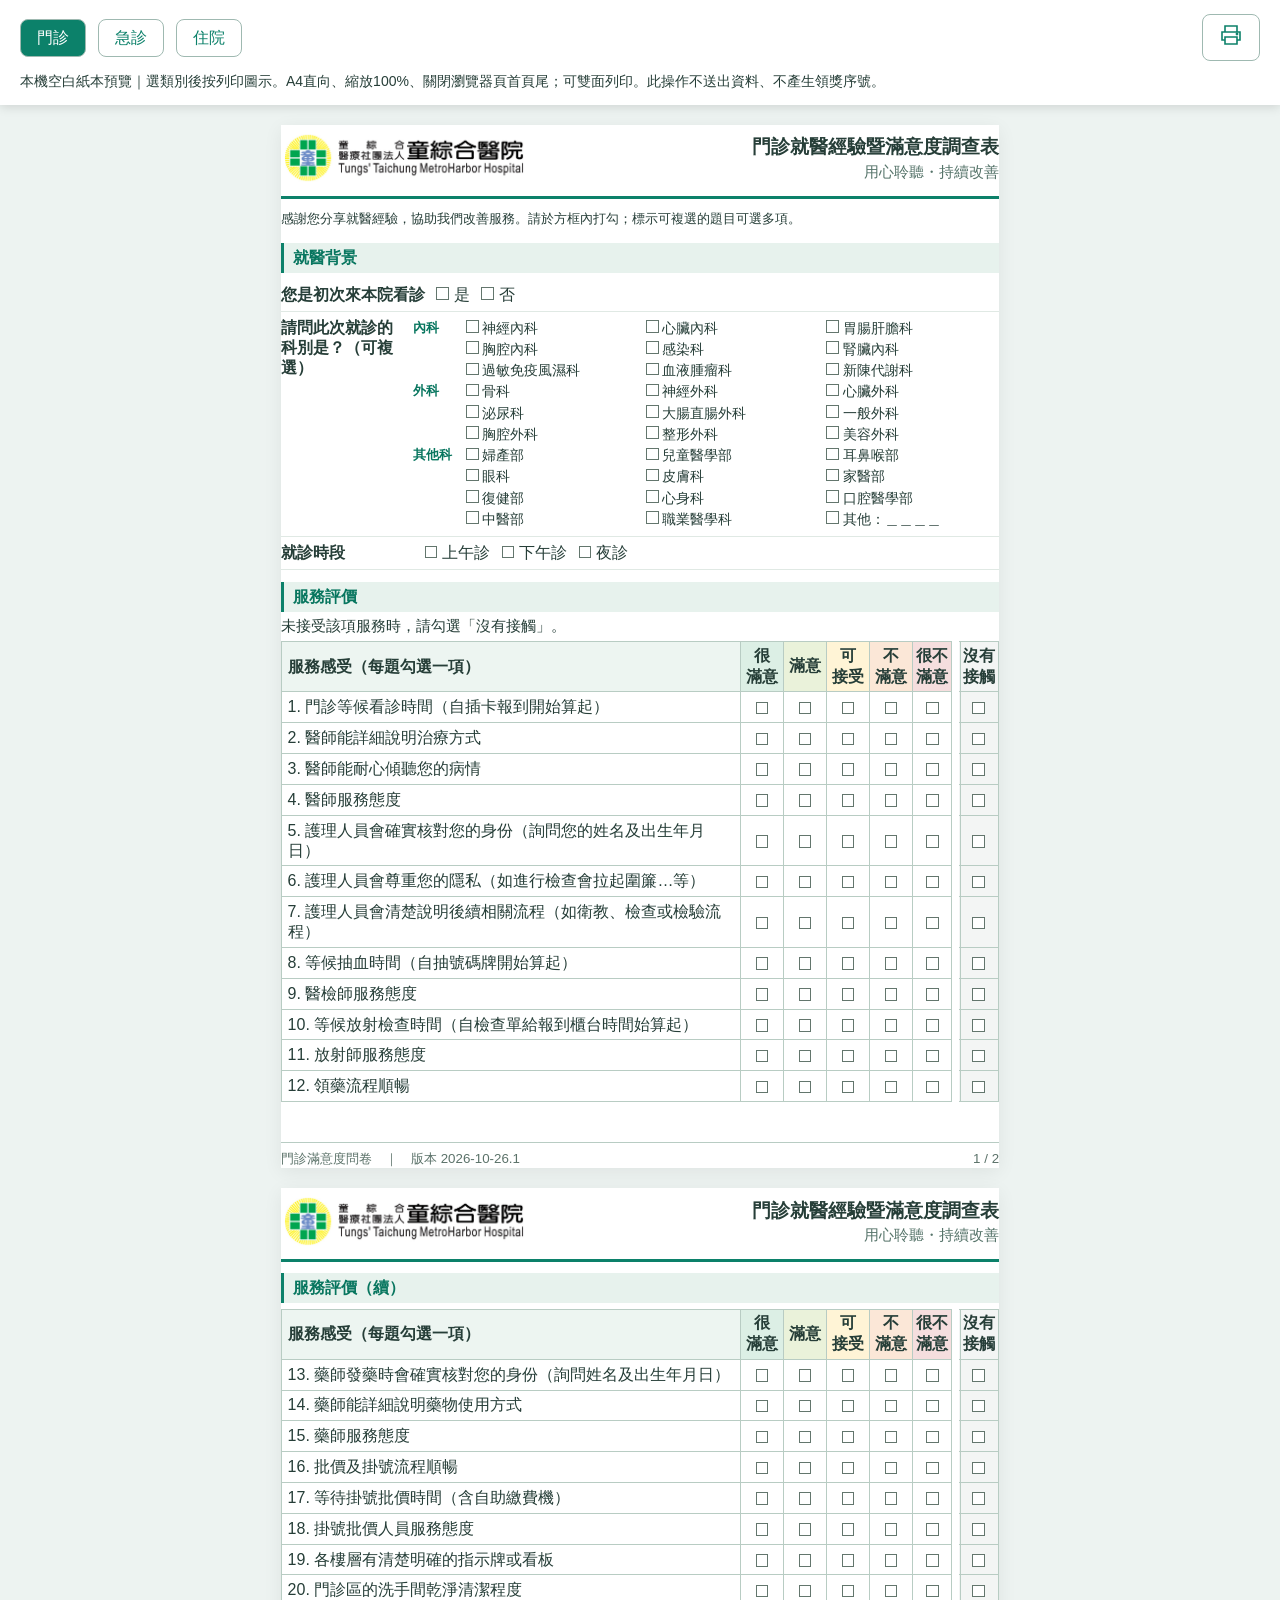
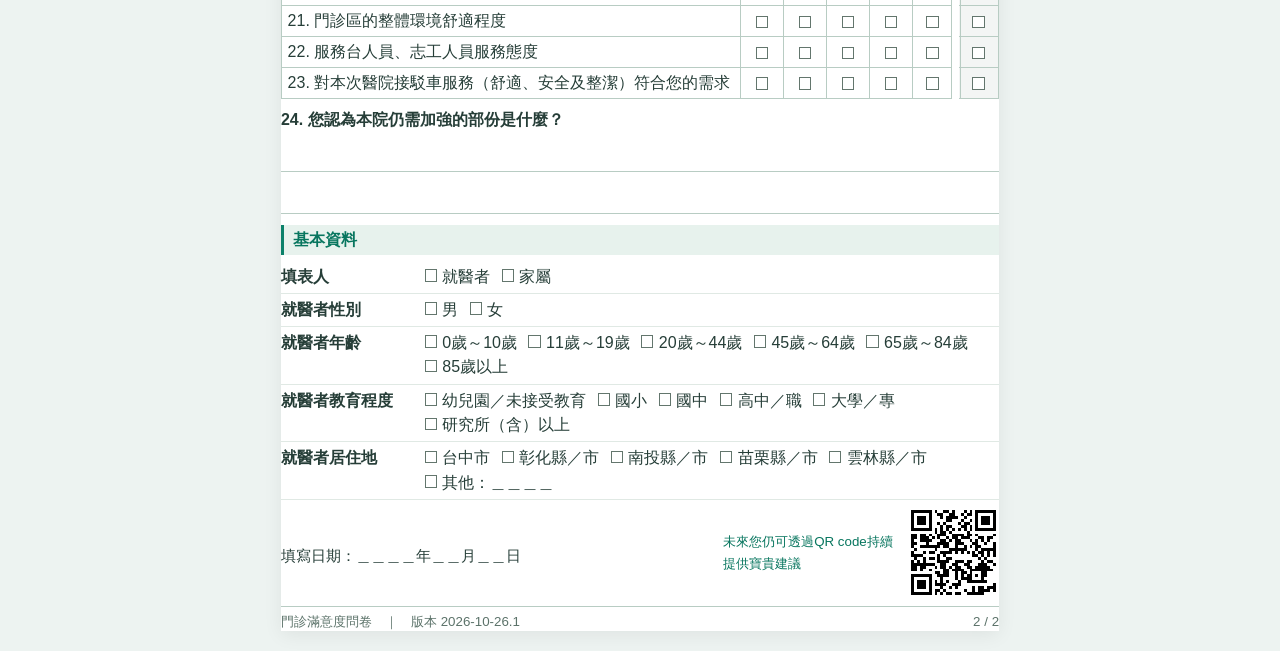
==== commit bb8c96b5: "Remove trailing period from outpatient question 17 in web and print" ====
--- a/print.html
+++ b/print.html
@@ -1 +1 @@
-<!doctype html><html lang="zh-Hant"><meta charset="utf-8"><title>滿意度問卷｜A4兩頁列印預覽</title><style>*{box-sizing:border-box}body{margin:0;background:#edf3f1;color:#263e38;font-family:"Microsoft JhengHei",sans-serif;font-size:12pt;line-height:1.25}.toolbar{position:sticky;top:0;z-index:3;background:#fff;padding:14px 20px;box-shadow:0 2px 10px #0002;display:flex;align-items:center;gap:12px;flex-wrap:wrap}.toolbar button{font:inherit;padding:8px 16px;border:1px solid #9fb9b1;border-radius:8px;background:white;color:#0c816a;cursor:pointer}.toolbar button[aria-pressed=true]{background:#0c816a;color:white}.toolbar p{width:100%;margin:0;font-size:14px}.print-icon{margin-left:auto}.sheet{width:190mm;min-height:276mm;margin:20px auto;background:#fff;padding:0;display:flex;flex-direction:column;box-shadow:0 4px 18px #0001}header{display:flex;align-items:center;justify-content:space-between;gap:8mm;border-bottom:1mm solid #0c816a;padding:2mm 0 3mm}header img{width:65mm;height:auto}header strong{font-size:14pt;display:block}header span{display:block;font-size:11pt;text-align:right;color:#56746a;margin-top:1mm}.intro{margin:3mm 0 1mm;line-height:1.35}h2{font-size:12pt;margin:3mm 0 1.5mm;padding:1.3mm 2.5mm;background:#e7f2ed;border-left:1mm solid #0c816a;color:#08765f}.question{display:flex;gap:3mm;padding:1.6mm 0;border-bottom:.2mm solid #e0e9e4;break-inside:avoid}.qlabel{font-weight:600}.question .qlabel{flex:0 0 35mm}.question[data-qid="first"] .qlabel,.question[data-qid="recommend"] .qlabel{flex:0 1 auto}.choices{display:flex;flex-wrap:wrap;gap:1.2mm 3mm;flex:1}.choice{display:inline-flex;align-items:baseline;gap:1.4mm;white-space:nowrap}i{display:inline-block;width:3.3mm;height:3.3mm;border:.3mm solid #63766d;flex-shrink:0;vertical-align:middle;background:#fff}.guide{margin:0 0 1.5mm;font-size:11pt}table{border-collapse:collapse;width:100%;table-layout:fixed;margin:0;font-size:12pt}.question-col{width:64%}th,td{border:.2mm solid #b8ccc3;padding:1.3mm 1.5mm;vertical-align:middle}th{font-weight:600;background:#edf5f1}th:first-child{text-align:left}.rate{padding:1mm .6mm;line-height:1.15;word-break:break-all}.h0{background:#dcefe5}.h1{background:#eaf2da}.h2{background:#fff4d6}.h3{background:#fbe7d7}.h4{background:#f5dede}.h5{background:#f0f3f2}.mark{text-align:center;padding:1mm}.comment{margin:3mm 0 0;break-inside:avoid}.write-line{height:5mm;border-bottom:.2mm solid #b8ccc3}.date{margin:3mm 0 1mm}footer{margin-top:auto;padding-top:2mm;border-top:.2mm solid #b8ccc3;display:flex;justify-content:space-between;font-size:10pt;color:#5b7269}header>div{text-align:right}.closing{display:flex;align-items:center;justify-content:space-between;gap:5mm;padding:2mm 0;break-inside:avoid}.closing .date{font-size:11pt;white-space:nowrap}.qr{margin:0;display:flex;align-items:center;gap:3mm}.qr img{width:24mm;height:24mm;image-rendering:pixelated;background:white;flex-shrink:0}.qr figcaption{font-size:10pt;line-height:1.6;color:#08765f;max-width:46mm}.has-na th:last-child,.has-na td:last-child{border-left:2mm solid white;background:#f3f5f4;position:relative}.has-na th:last-child::before,.has-na td:last-child::before{content:"";position:absolute;top:-.2mm;bottom:-.2mm;left:-2mm;width:2mm;border-left:.2mm solid #b8ccc3;border-right:.2mm solid #b8ccc3;pointer-events:none}.has-na th:last-child{padding-left:.3mm;padding-right:.3mm}.intro{font-size:10pt;white-space:nowrap}.dept-groups{flex:1}.dept-group{display:flex;gap:2mm;padding:.5mm 0}.dept-group>b{font-size:10pt;width:12mm;flex-shrink:0;color:#08765f}.dept-options{display:grid;grid-template-columns:repeat(3,1fr);gap:1mm 2mm;flex:1;font-size:10.5pt}.dept-options .choice{gap:1mm}.department .qlabel{flex-basis:32mm}.question[data-qid="floor"] .choices{display:grid;grid-template-columns:repeat(9,1fr);gap:2mm}.rate{white-space:nowrap;text-align:center;word-break:normal;line-height:1.3;}.write-line{height:8mm}.comment{flex-grow:1;display:flex;flex-direction:column;max-height:55mm}.comment .write-line{flex:1;min-height:8mm}article[data-type="急診"] .sheet[data-page="1"] td{padding-top:3mm;padding-bottom:3mm}tr{break-inside:avoid}[hidden]{display:none!important}@page{size:A4 portrait;margin:10mm}@media print{body{background:white}.toolbar{display:none}.sheet{margin:0;box-shadow:none;break-after:page;min-height:276mm}.sheet:last-child{break-after:auto}*{-webkit-print-color-adjust:exact;print-color-adjust:exact}}@media screen and (max-width:750px){.sheet{margin:12px;width:190mm}.toolbar{position:static}}</style><body><nav class="toolbar" aria-label="列印問卷選擇"><button data-select="門診" aria-pressed="true">門診</button><button data-select="急診" aria-pressed="false">急診</button><button data-select="住院" aria-pressed="false">住院</button><button class="print-icon" aria-label="列印目前類別" title="列印目前類別" onclick="window.print()"><svg aria-hidden="true" width="24" height="24" viewBox="0 0 24 24" fill="none" stroke="currentColor" stroke-width="1.6"><path d="M6 9V3h12v6M6 17H3V9h18v8h-3M6 14h12v7H6z"/><circle cx="18" cy="11" r=".6"/></svg></button><p>本機空白紙本預覽｜選類別後按列印圖示。A4直向、縮放100%、關閉瀏覽器頁首頁尾；可雙面列印。此操作不送出資料、不產生領獎序號。</p></nav><article data-type="門診"><section class="sheet" data-page="1"><header><img src="[data-uri]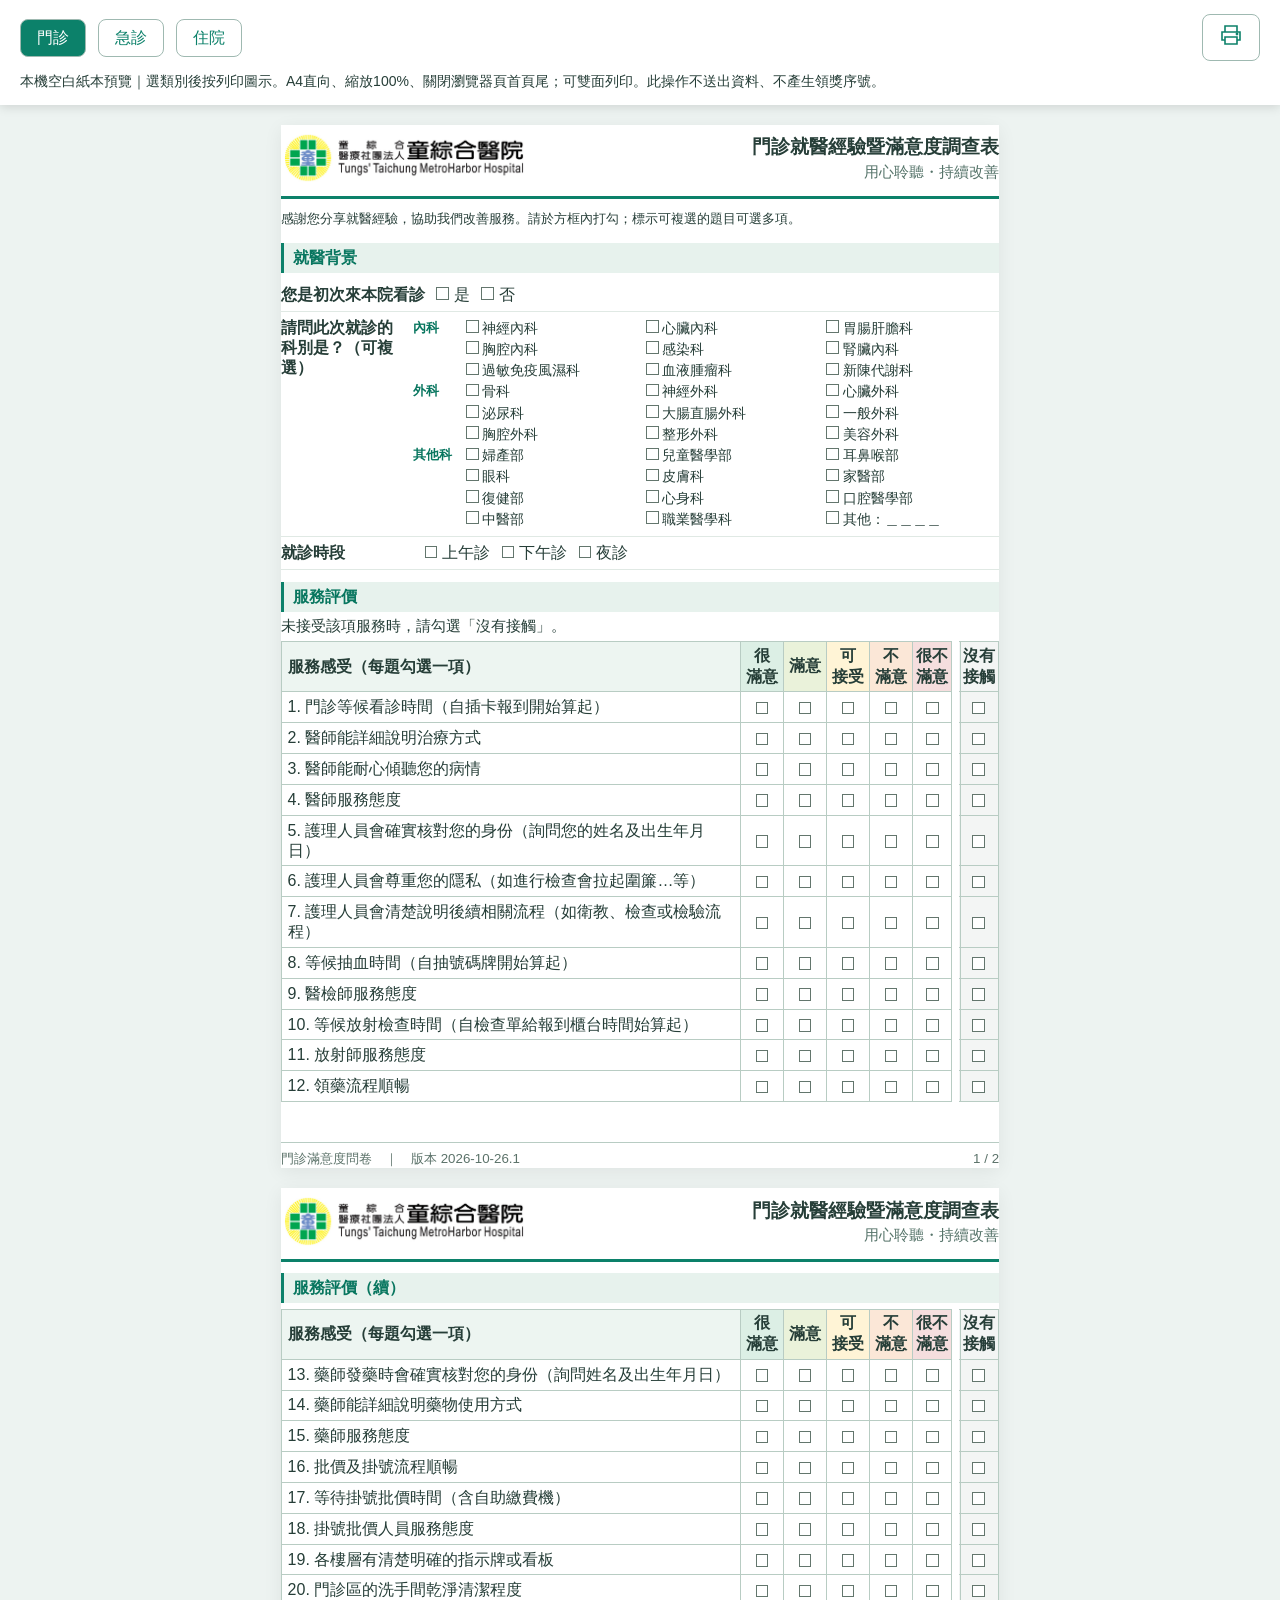
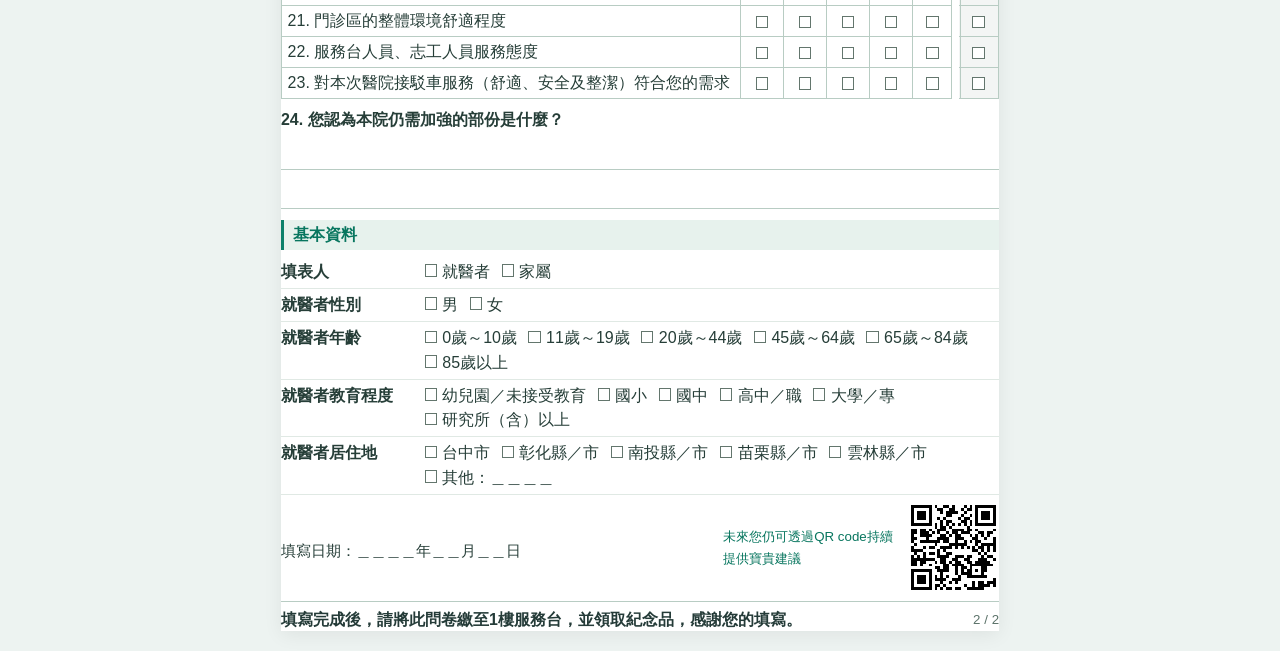
